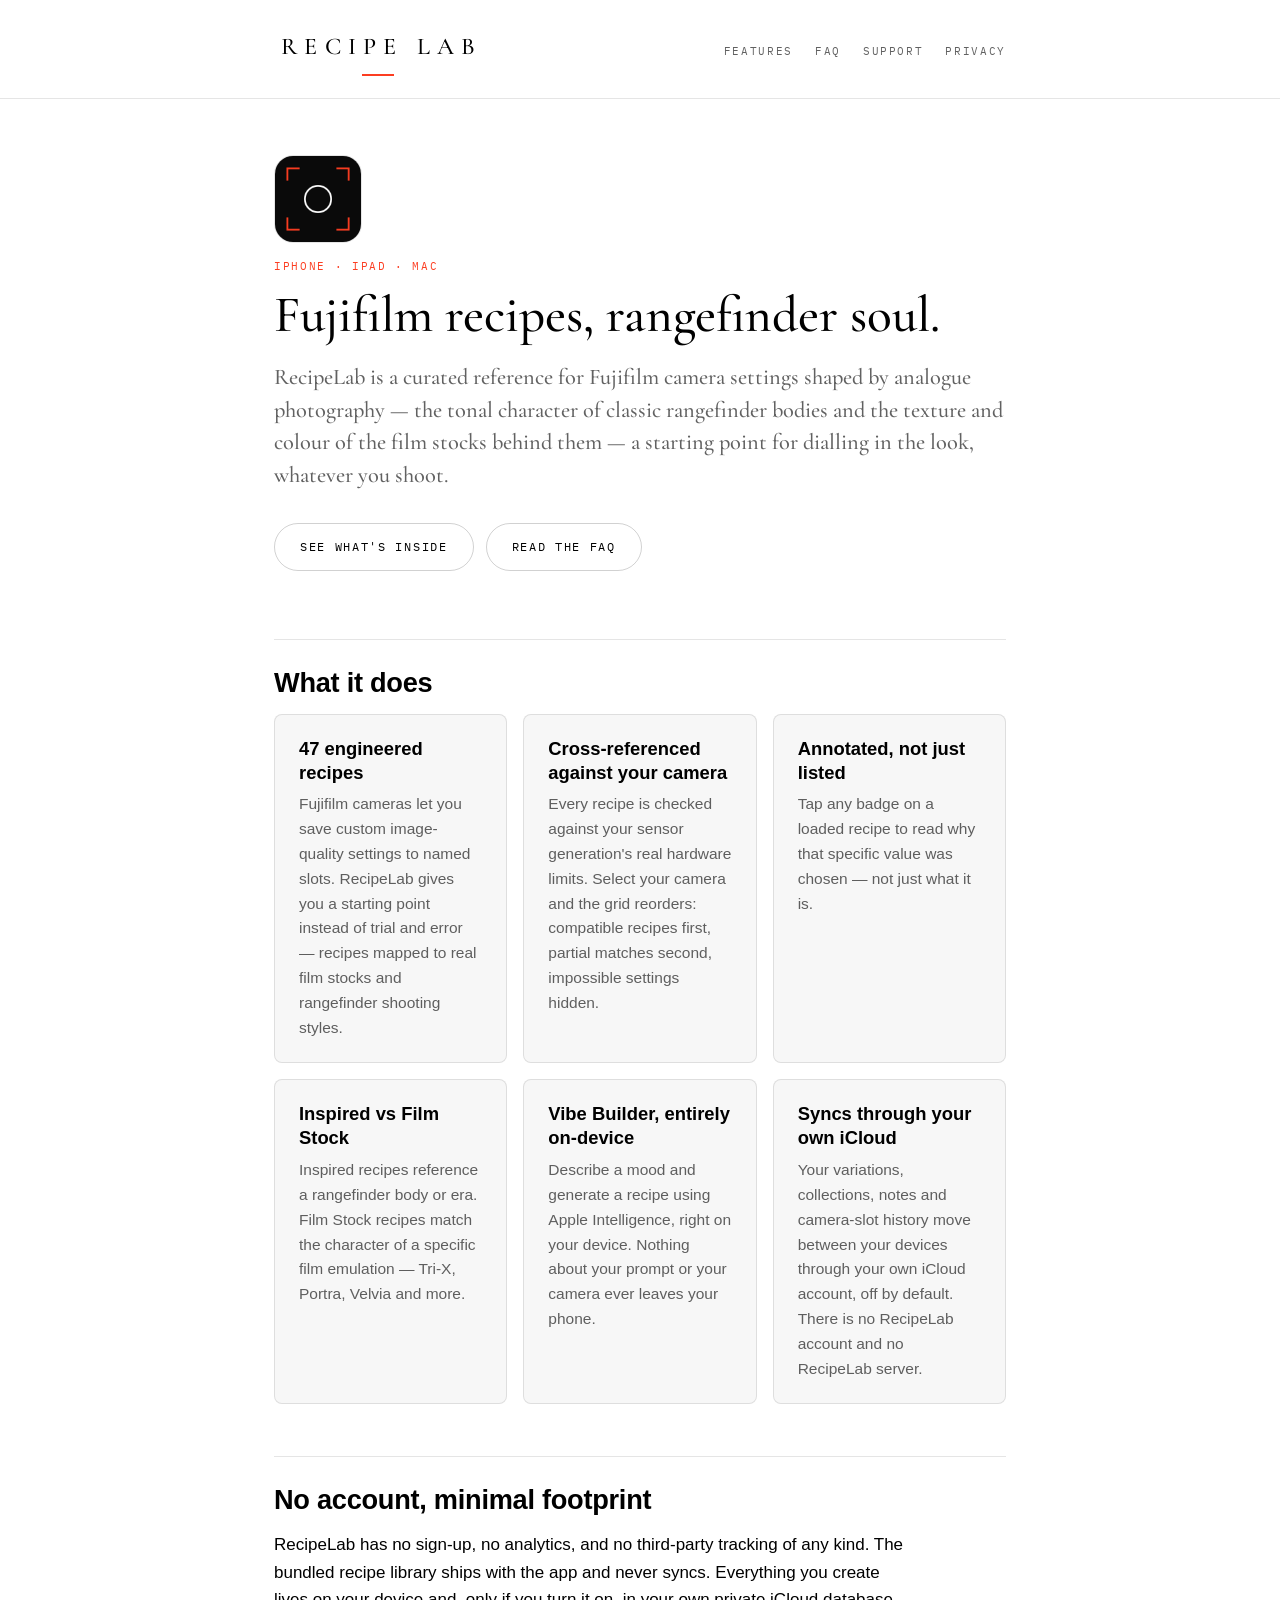
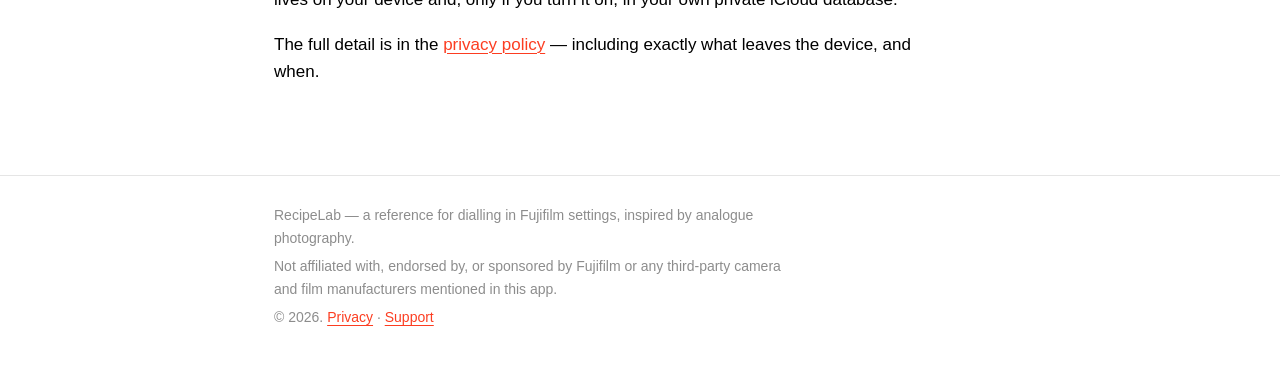
==== index.html @ b5743ae3 "Initial site: landing, features, FAQ, privacy, support" ====
<!DOCTYPE html>
<html lang="en">
<head>
<meta charset="utf-8">
<meta name="viewport" content="width=device-width, initial-scale=1">
<title>RecipeLab — Fujifilm camera settings, shaped by film</title>
<meta name="description" content="RecipeLab is a curated reference for Fujifilm camera settings shaped by analogue photography — 47 recipes cross-referenced against your camera's hardware, plus on-device generation for your own.">
<meta name="color-scheme" content="dark light">
<link rel="icon" href="./assets/favicon-64.png" sizes="64x64">
<link rel="apple-touch-icon" href="./assets/apple-touch-icon.png">
<link rel="stylesheet" href="./recipelab.css">
</head>
<body>
<a class="skip-link" href="#main">Skip to content</a>

<header class="site-header">
  <div class="shell site-header__inner">
    <a class="wordmark" href="./index.html" aria-label="RecipeLab home">
      <span class="wordmark__text">RECIPE LAB</span>
      <span class="wordmark__rule"></span>
    </a>
    <nav class="site-nav" aria-label="Primary">
      <a href="./features.html">Features</a>
      <a href="./faq.html">FAQ</a>
      <a href="./support.html">Support</a>
      <a href="./privacy.html">Privacy</a>
    </nav>
  </div>
</header>

<main id="main">
  <div class="shell">

    <section class="hero">
      <img class="hero__icon" src="./assets/app-icon-256.png" alt="" width="88" height="88">
      <p class="meta meta--accent">IPHONE · IPAD · MAC</p>
      <h1>Fujifilm recipes, rangefinder soul.</h1>
      <p class="lede">RecipeLab is a curated reference for Fujifilm camera settings shaped by analogue photography — the tonal character of classic rangefinder bodies and the texture and colour of the film stocks behind them — a starting point for dialling in the look, whatever you shoot.</p>

      <div class="actions">
        <a class="button-outline" href="./features.html">See what's inside</a>
        <a class="button-outline" href="./faq.html">Read the FAQ</a>
      </div>
    </section>

    <h2>What it does</h2>

    <div class="feature-grid">
      <div class="card">
        <h3>47 engineered recipes</h3>
        <p>Fujifilm cameras let you save custom image-quality settings to named slots. RecipeLab gives you a starting point instead of trial and error — recipes mapped to real film stocks and rangefinder shooting styles.</p>
      </div>
      <div class="card">
        <h3>Cross-referenced against your camera</h3>
        <p>Every recipe is checked against your sensor generation's real hardware limits. Select your camera and the grid reorders: compatible recipes first, partial matches second, impossible settings hidden.</p>
      </div>
      <div class="card">
        <h3>Annotated, not just listed</h3>
        <p>Tap any badge on a loaded recipe to read why that specific value was chosen — not just what it is.</p>
      </div>
      <div class="card">
        <h3>Inspired vs Film Stock</h3>
        <p>Inspired recipes reference a rangefinder body or era. Film Stock recipes match the character of a specific film emulation — Tri-X, Portra, Velvia and more.</p>
      </div>
      <div class="card">
        <h3>Vibe Builder, entirely on-device</h3>
        <p>Describe a mood and generate a recipe using Apple Intelligence, right on your device. Nothing about your prompt or your camera ever leaves your phone.</p>
      </div>
      <div class="card">
        <h3>Syncs through your own iCloud</h3>
        <p>Your variations, collections, notes and camera-slot history move between your devices through your own iCloud account, off by default. There is no RecipeLab account and no RecipeLab server.</p>
      </div>
    </div>

    <h2>No account, minimal footprint</h2>
    <p>RecipeLab has no sign-up, no analytics, and no third-party tracking of any kind. The bundled recipe library ships with the app and never syncs. Everything you create lives on your device and, only if you turn it on, in your own private iCloud database.</p>
    <p>The full detail is in the <a href="./privacy.html">privacy policy</a> — including exactly what leaves the device, and when.</p>

  </div>
</main>

<footer class="site-footer">
  <div class="shell">
    <p>RecipeLab — a reference for dialling in Fujifilm settings, inspired by analogue photography.</p>
    <p>Not affiliated with, endorsed by, or sponsored by Fujifilm or any third-party camera and film manufacturers mentioned in this app.</p>
    <p>© 2026. <a href="./privacy.html">Privacy</a> · <a href="./support.html">Support</a></p>
  </div>
</footer>

</body>
</html>
---- recipelab.css ----
/* RecipeLab — the app's design system, for the web.
 *
 * Single accent on graphite: one saturated red carries every action and the
 * brand mark, same rule as the app (CLAUDE.md §6 / SWIFT.md §4.1). Dark is
 * the PRIMARY appearance; light is structurally identical, not a different
 * design. Tokens mirror Packages/RecipeLabDesignKit/Sources/RecipeLabDesignKit/
 * Theme.swift exactly — if that file's palette changes, change this one too.
 *
 * One typographic rule carried over deliberately: Cormorant Garamond is for
 * the wordmark and a page's own <h1> ONLY, "once per screen" (CLAUDE.md §6).
 * Unlike a site that uses its display face on every heading, h2/h3 here use
 * the system body face at weight — the same restraint the app itself applies
 * to the recipe title.
 *
 * Every path here is relative. GitHub Pages serves project sites under
 * /<repo>/, so a leading slash would 404. */

/* ---- Fonts: self-hosted, Latin subset. No external requests anywhere on
   this site — a privacy policy that phones a third party for a webfont
   contradicts itself. ---- */
@font-face {
  font-family: "Cormorant Garamond";
  src: url("./fonts/cormorant-medium.woff2") format("woff2");
  font-weight: 500;
  font-style: normal;
  font-display: swap;
}
@font-face {
  font-family: "Cormorant Garamond";
  src: url("./fonts/cormorant-semibold.woff2") format("woff2");
  font-weight: 600;
  font-style: normal;
  font-display: swap;
}
@font-face {
  font-family: "IBM Plex Mono";
  src: url("./fonts/plexmono-regular.woff2") format("woff2");
  font-weight: 400;
  font-style: normal;
  font-display: swap;
}

/* ---- Palette ----
   Light first on bare :root so a viewer with no preference still gets a
   complete palette, then dark overrides only what changes — same technique
   the app's own Theme.swift uses (adaptive(dark:light:)), just expressed as
   a media query instead of a trait-collection closure. */
:root {
  --surface: #ffffff;
  --surface-raised: #f7f7f7;
  --text: #000000;
  --text-secondary: rgba(0, 0, 0, 0.62);
  --text-quiet: rgba(0, 0, 0, 0.45);
  --accent: #fc3d21;
  --on-accent: #ffffff;
  --accent-wash: rgba(252, 61, 33, 0.1);
  --hairline: rgba(0, 0, 0, 0.1);
  --hairline-strong: rgba(0, 0, 0, 0.18);

  --radius-card: 8px;
  --radius-small: 4px;
  --radius-pill: 999px;
  --measure: 68ch;

  --display: "Cormorant Garamond", Georgia, "Times New Roman", serif;
  --body: -apple-system, BlinkMacSystemFont, "Segoe UI", Roboto, "Helvetica Neue", Arial, sans-serif;
  --mono: "IBM Plex Mono", ui-monospace, SFMono-Regular, Menlo, Consolas, monospace;
}

@media (prefers-color-scheme: dark) {
  :root {
    --surface: #0e0e0e;
    --surface-raised: #161616;
    --text: #f2f2f2;
    --text-secondary: rgba(242, 242, 242, 0.62);
    --text-quiet: rgba(242, 242, 242, 0.45);
    --hairline: rgba(42, 42, 42, 1);
    --hairline-strong: rgba(90, 90, 90, 0.7);
    --accent-wash: rgba(252, 61, 33, 0.14);
    /* --accent and --on-accent are fixed across both appearances —
       the app never re-hues the accent for dark mode, and neither does this. */
  }
}

/* ---- Reset-ish ---- */
*,
*::before,
*::after {
  box-sizing: border-box;
}

html {
  -webkit-text-size-adjust: 100%;
}

body {
  margin: 0;
  background: var(--surface);
  color: var(--text);
  font-family: var(--body);
  font-size: 17px;
  line-height: 1.6;
  -webkit-font-smoothing: antialiased;
}

img {
  max-width: 100%;
  height: auto;
}

a {
  color: var(--accent);
  text-decoration-thickness: 1px;
  text-underline-offset: 3px;
}

a:hover {
  text-decoration-thickness: 2px;
}

:focus-visible {
  outline: 2px solid var(--accent);
  outline-offset: 3px;
  border-radius: 2px;
}

.skip-link {
  position: absolute;
  left: -9999px;
  top: 0;
  background: var(--surface-raised);
  color: var(--text);
  padding: 12px 18px;
  border: 1px solid var(--hairline-strong);
  border-radius: var(--radius-small);
  z-index: 10;
}

.skip-link:focus {
  left: 16px;
  top: 16px;
}

/* ---- Layout ---- */
.shell {
  width: 100%;
  max-width: 780px;
  margin: 0 auto;
  padding: 0 24px;
}

main {
  padding: 8px 0 72px;
}

/* ---- Wordmark ----
   Built in CSS, not as an image — an external image can't reach this page's
   @font-face and would neither adapt to the current appearance nor use the
   real display face. This is the one legitimate "once per screen" use of
   Cormorant Garamond on every page, alongside the page's own <h1>. */
.wordmark {
  display: inline-block;
  text-align: center;
  text-decoration: none;
  color: inherit;
}

.wordmark__text {
  display: block;
  font-family: var(--display);
  font-weight: 500;
  font-size: 24px;
  letter-spacing: 0.3em;
  text-indent: 0.3em;
  color: var(--text);
}

.wordmark__rule {
  display: block;
  width: 32px;
  height: 2px;
  margin: 8px auto 0;
  background: var(--accent);
  border: 0;
}

/* ---- Site header / footer ---- */
.site-header {
  border-bottom: 1px solid var(--hairline);
  padding: 28px 0 22px;
}

.site-header__inner {
  display: flex;
  flex-wrap: wrap;
  gap: 18px 28px;
  align-items: center;
  justify-content: space-between;
}

.site-nav {
  display: flex;
  flex-wrap: wrap;
  gap: 22px;
}

.site-nav a {
  font-family: var(--mono);
  font-size: 11px;
  letter-spacing: 0.15em;
  text-transform: uppercase;
  color: var(--text-secondary);
  text-decoration: none;
}

.site-nav a:hover,
.site-nav a[aria-current="page"] {
  color: var(--accent);
}

.site-footer {
  border-top: 1px solid var(--hairline);
  padding: 28px 0 44px;
  color: var(--text-quiet);
  font-size: 14px;
}

.site-footer p {
  margin: 0 0 6px;
}

/* ---- Meta label — the mono small-caps signature carried over from the
   app's technicalLabel() modifier (uppercase, tracking, IBM Plex Mono). ---- */
.meta {
  font-family: var(--mono);
  font-size: 11px;
  letter-spacing: 0.15em;
  text-transform: uppercase;
  color: var(--text-quiet);
  margin: 0 0 10px;
}

.meta--accent {
  color: var(--accent);
}

/* ---- Typography ----
   h1 is the page's one Cormorant Garamond heading, matching "once per
   screen." h2/h3 deliberately use the system body face, not the display
   face — a section break signalled by a preceding .meta label and a
   hairline, the same way the app signals structure without a second
   typeface or a second accent. */
h1 {
  font-family: var(--display);
  font-weight: 500;
  color: var(--text);
  letter-spacing: 0;
  text-wrap: balance;
  font-size: clamp(2.3rem, 6vw, 3.2rem);
  line-height: 1.1;
  margin: 12px 0 18px;
}

h2 {
  font-family: var(--body);
  font-weight: 700;
  color: var(--text);
  letter-spacing: -0.01em;
  text-wrap: balance;
  font-size: clamp(1.4rem, 3.2vw, 1.7rem);
  line-height: 1.25;
  margin: 52px 0 14px;
  padding-top: 26px;
  border-top: 1px solid var(--hairline);
}

h3 {
  font-family: var(--body);
  font-weight: 600;
  color: var(--text);
  font-size: 1.15rem;
  line-height: 1.3;
  margin: 28px 0 8px;
}

p,
li {
  max-width: var(--measure);
}

p {
  margin: 0 0 18px;
}

ul,
ol {
  padding-left: 22px;
  margin: 0 0 18px;
}

li {
  margin-bottom: 9px;
}

strong {
  font-weight: 600;
}

code {
  font-family: var(--mono);
  font-size: 0.88em;
  color: var(--accent);
  word-break: break-word;
}

.lede {
  font-family: var(--display);
  font-size: clamp(1.2rem, 2.6vw, 1.4rem);
  line-height: 1.45;
  color: var(--text-secondary);
  margin-bottom: 32px;
}

/* ---- Cards ---- */
.card {
  background: var(--surface-raised);
  border: 1px solid var(--hairline);
  border-radius: var(--radius-card);
  padding: 22px 24px;
  margin: 0 0 16px;
}

.card > :last-child {
  margin-bottom: 0;
}

.card h3 {
  margin-top: 0;
}

/* ---- The single accent action ----
   One filled button per page, at most — everything else is outline or
   text. Same discipline as the app's single accent: a second filled button
   would read as two competing calls to action. */
.button-accent {
  display: inline-block;
  background: var(--accent);
  color: var(--on-accent);
  font-family: var(--mono);
  font-size: 12px;
  letter-spacing: 0.14em;
  text-transform: uppercase;
  text-decoration: none;
  padding: 14px 26px;
  border-radius: var(--radius-pill);
  border: 1px solid var(--accent);
}

.button-accent:hover {
  filter: brightness(1.08);
  text-decoration: none;
}

.button-outline {
  display: inline-block;
  background: transparent;
  color: var(--text);
  font-family: var(--mono);
  font-size: 12px;
  letter-spacing: 0.14em;
  text-transform: uppercase;
  text-decoration: none;
  padding: 13px 25px;
  border-radius: var(--radius-pill);
  border: 1px solid var(--hairline-strong);
}

.button-outline:hover {
  border-color: var(--accent);
  color: var(--accent);
  text-decoration: none;
}

.actions {
  display: flex;
  flex-wrap: wrap;
  gap: 12px;
  margin: 30px 0 8px;
}

/* ---- Landing hero ---- */
.hero {
  padding: 48px 0 8px;
}

.hero__icon {
  width: 88px;
  height: 88px;
  border-radius: 19px;
  border: 1px solid var(--hairline);
  margin-bottom: 6px;
}

.feature-grid {
  display: grid;
  grid-template-columns: repeat(auto-fit, minmax(230px, 1fr));
  gap: 16px;
  margin: 12px 0 8px;
}

.feature-grid .card {
  margin: 0;
}

.feature-grid p {
  color: var(--text-secondary);
  font-size: 15.5px;
  margin: 0;
}

/* ---- FAQ ---- */
details {
  border-bottom: 1px solid var(--hairline);
  padding: 4px 0;
}

details summary {
  cursor: pointer;
  list-style: none;
  padding: 18px 34px 18px 0;
  position: relative;
  font-family: var(--body);
  font-weight: 600;
  font-size: 1.05rem;
  line-height: 1.35;
  color: var(--text);
}

details summary::-webkit-details-marker {
  display: none;
}

details summary::after {
  content: "+";
  position: absolute;
  right: 4px;
  top: 50%;
  transform: translateY(-50%);
  font-family: var(--mono);
  font-size: 17px;
  color: var(--accent);
}

details[open] summary::after {
  content: "\2212";
}

details .answer {
  padding: 0 0 14px;
  color: var(--text-secondary);
}

details .answer > :last-child {
  margin-bottom: 0;
}

/* ---- Definition-style rows (privacy "what/where") ---- */
.rows {
  border-top: 1px solid var(--hairline);
  margin: 18px 0 26px;
}

.row {
  display: grid;
  grid-template-columns: minmax(140px, 30%) 1fr;
  gap: 8px 24px;
  padding: 15px 0;
  border-bottom: 1px solid var(--hairline);
}

.row dt {
  font-family: var(--mono);
  font-size: 11px;
  letter-spacing: 0.13em;
  text-transform: uppercase;
  color: var(--accent);
  padding-top: 3px;
}

.row dd {
  margin: 0;
  max-width: var(--measure);
  color: var(--text-secondary);
}

@media (max-width: 560px) {
  .row {
    grid-template-columns: 1fr;
    gap: 4px;
  }
}

/* ---- Callout ---- */
.callout {
  border-left: 2px solid var(--accent);
  background: var(--accent-wash);
  border-radius: 0 var(--radius-small) var(--radius-small) 0;
  padding: 16px 20px;
  margin: 0 0 22px;
}

.callout > :last-child {
  margin-bottom: 0;
}

/* ---- Print: people save privacy policies as PDFs ---- */
@media print {
  :root {
    --surface: #fff;
    --surface-raised: #fff;
    --text: #000;
    --text-secondary: #333;
    --text-quiet: #555;
    --accent: #b7300f;
    --hairline: #ccc;
  }

  body {
    font-size: 11.5pt;
  }

  .site-nav,
  .skip-link,
  .actions,
  .site-footer__print-hide {
    display: none;
  }

  a {
    color: #000;
    text-decoration: none;
  }

  main a[href^="http"]::after {
    content: " (" attr(href) ")";
    font-family: var(--mono);
    font-size: 9pt;
    color: #555;
  }

  h2 {
    break-after: avoid;
  }

  details {
    break-inside: avoid;
  }

  details .answer {
    display: block !important;
  }
}
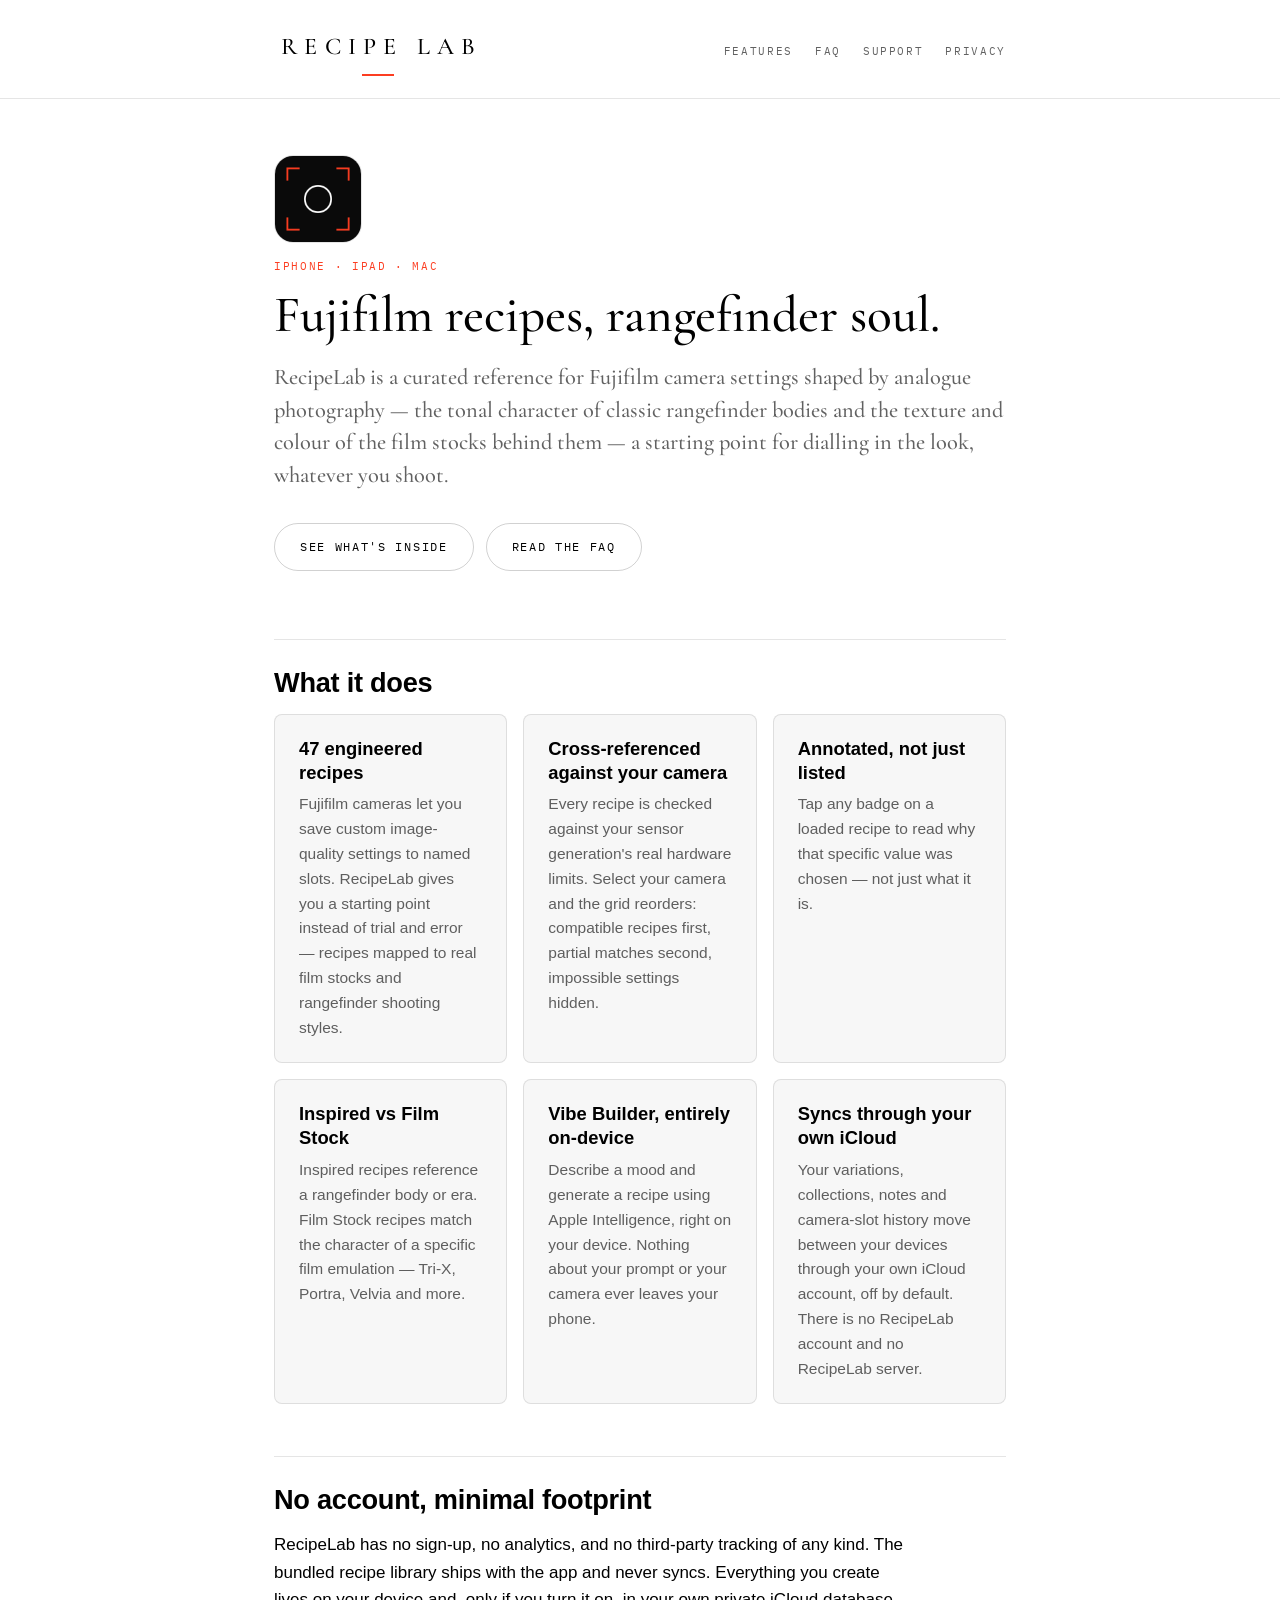
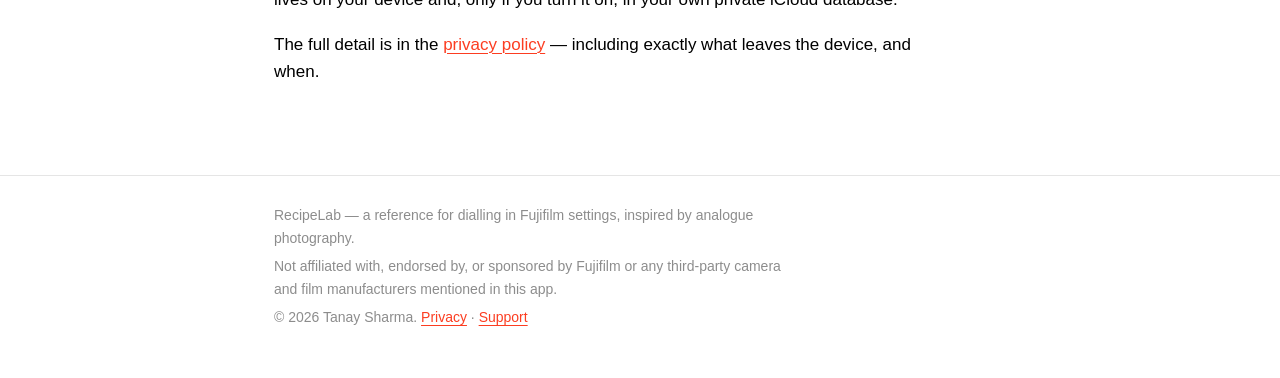
==== commit fc8efb0c: "Set the copyright line to © 2026 Tanay Sharma" ====
--- a/index.html
+++ b/index.html
@@ -83,7 +83,7 @@
   <div class="shell">
     <p>RecipeLab — a reference for dialling in Fujifilm settings, inspired by analogue photography.</p>
     <p>Not affiliated with, endorsed by, or sponsored by Fujifilm or any third-party camera and film manufacturers mentioned in this app.</p>
-    <p>© 2026. <a href="./privacy.html">Privacy</a> · <a href="./support.html">Support</a></p>
+    <p>© 2026 Tanay Sharma. <a href="./privacy.html">Privacy</a> · <a href="./support.html">Support</a></p>
   </div>
 </footer>
 
--- a/recipelab.css
+++ b/recipelab.css
@@ -464,6 +464,25 @@
   margin-bottom: 0;
 }
 
+/* ---- Code blocks (FAQ import templates) ---- */
+pre {
+  background: var(--surface-raised);
+  border: 1px solid var(--hairline);
+  border-radius: var(--radius-small);
+  padding: 16px 18px;
+  overflow-x: auto;
+  margin: 0 0 18px;
+}
+
+pre code {
+  display: block;
+  color: var(--text);
+  background: none;
+  font-size: 0.82rem;
+  line-height: 1.55;
+  white-space: pre;
+}
+
 /* ---- Definition-style rows (privacy "what/where") ---- */
 .rows {
   border-top: 1px solid var(--hairline);
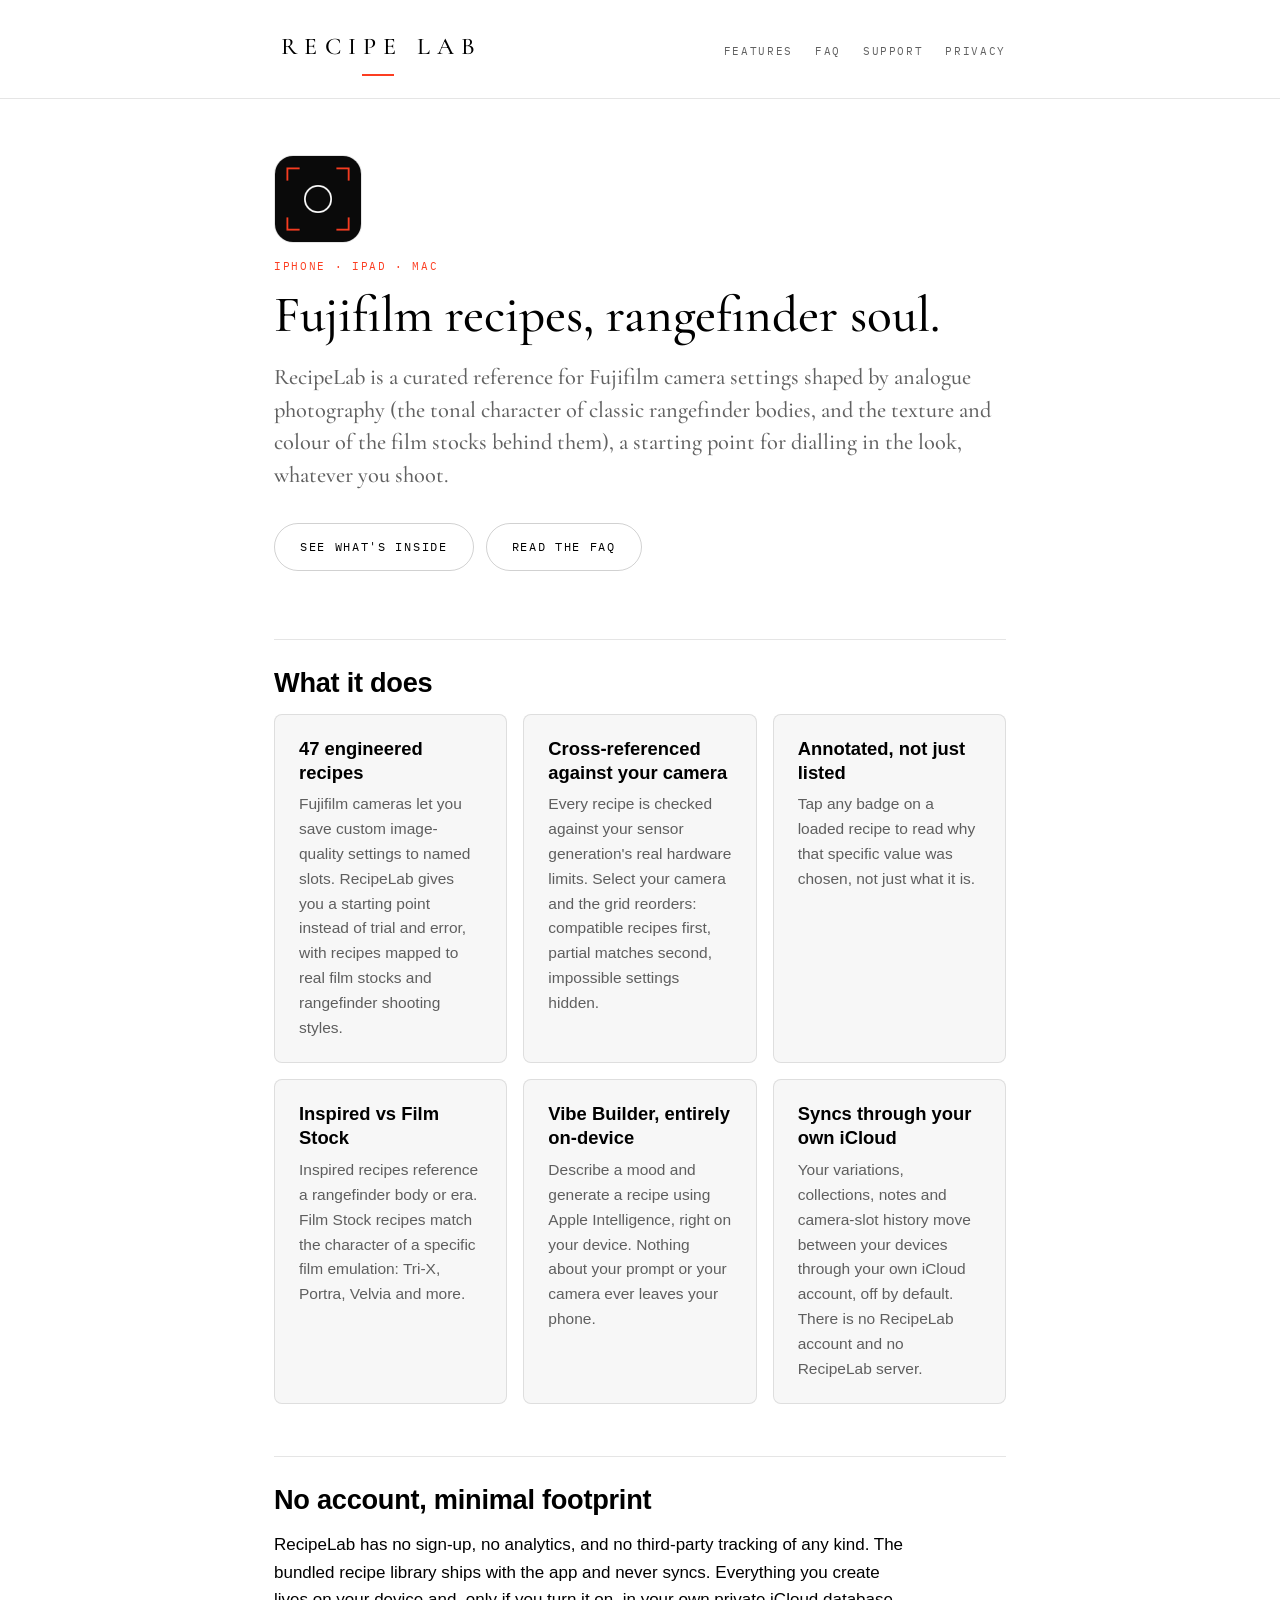
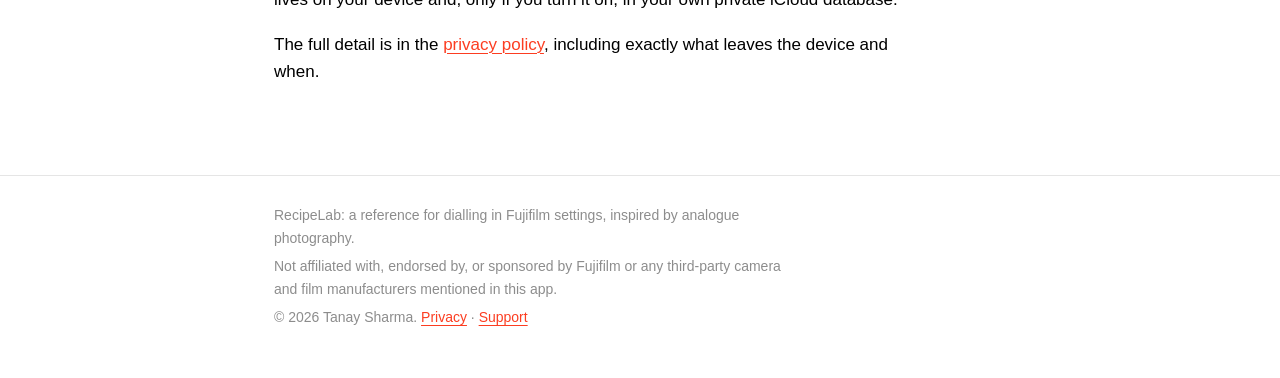
==== commit 2357d329: "Sync site from RecipeLab docs/ — 2026-08-30" ====
--- a/index.html
+++ b/index.html
@@ -3,8 +3,8 @@
 <head>
 <meta charset="utf-8">
 <meta name="viewport" content="width=device-width, initial-scale=1">
-<title>RecipeLab — Fujifilm camera settings, shaped by film</title>
-<meta name="description" content="RecipeLab is a curated reference for Fujifilm camera settings shaped by analogue photography — 47 recipes cross-referenced against your camera's hardware, plus on-device generation for your own.">
+<title>RecipeLab · Fujifilm camera settings, shaped by film</title>
+<meta name="description" content="RecipeLab is a curated reference for Fujifilm camera settings shaped by analogue photography: 47 recipes cross-referenced against your camera's hardware, plus on-device generation for your own.">
 <meta name="color-scheme" content="dark light">
 <link rel="icon" href="./assets/favicon-64.png" sizes="64x64">
 <link rel="apple-touch-icon" href="./assets/apple-touch-icon.png">
@@ -35,7 +35,7 @@
       <img class="hero__icon" src="./assets/app-icon-256.png" alt="" width="88" height="88">
       <p class="meta meta--accent">IPHONE · IPAD · MAC</p>
       <h1>Fujifilm recipes, rangefinder soul.</h1>
-      <p class="lede">RecipeLab is a curated reference for Fujifilm camera settings shaped by analogue photography — the tonal character of classic rangefinder bodies and the texture and colour of the film stocks behind them — a starting point for dialling in the look, whatever you shoot.</p>
+      <p class="lede">RecipeLab is a curated reference for Fujifilm camera settings shaped by analogue photography (the tonal character of classic rangefinder bodies, and the texture and colour of the film stocks behind them), a starting point for dialling in the look, whatever you shoot.</p>
 
       <div class="actions">
         <a class="button-outline" href="./features.html">See what's inside</a>
@@ -48,7 +48,7 @@
     <div class="feature-grid">
       <div class="card">
         <h3>47 engineered recipes</h3>
-        <p>Fujifilm cameras let you save custom image-quality settings to named slots. RecipeLab gives you a starting point instead of trial and error — recipes mapped to real film stocks and rangefinder shooting styles.</p>
+        <p>Fujifilm cameras let you save custom image-quality settings to named slots. RecipeLab gives you a starting point instead of trial and error, with recipes mapped to real film stocks and rangefinder shooting styles.</p>
       </div>
       <div class="card">
         <h3>Cross-referenced against your camera</h3>
@@ -56,11 +56,11 @@
       </div>
       <div class="card">
         <h3>Annotated, not just listed</h3>
-        <p>Tap any badge on a loaded recipe to read why that specific value was chosen — not just what it is.</p>
+        <p>Tap any badge on a loaded recipe to read why that specific value was chosen, not just what it is.</p>
       </div>
       <div class="card">
         <h3>Inspired vs Film Stock</h3>
-        <p>Inspired recipes reference a rangefinder body or era. Film Stock recipes match the character of a specific film emulation — Tri-X, Portra, Velvia and more.</p>
+        <p>Inspired recipes reference a rangefinder body or era. Film Stock recipes match the character of a specific film emulation: Tri-X, Portra, Velvia and more.</p>
       </div>
       <div class="card">
         <h3>Vibe Builder, entirely on-device</h3>
@@ -74,14 +74,14 @@
 
     <h2>No account, minimal footprint</h2>
     <p>RecipeLab has no sign-up, no analytics, and no third-party tracking of any kind. The bundled recipe library ships with the app and never syncs. Everything you create lives on your device and, only if you turn it on, in your own private iCloud database.</p>
-    <p>The full detail is in the <a href="./privacy.html">privacy policy</a> — including exactly what leaves the device, and when.</p>
+    <p>The full detail is in the <a href="./privacy.html">privacy policy</a>, including exactly what leaves the device and when.</p>
 
   </div>
 </main>
 
 <footer class="site-footer">
   <div class="shell">
-    <p>RecipeLab — a reference for dialling in Fujifilm settings, inspired by analogue photography.</p>
+    <p>RecipeLab: a reference for dialling in Fujifilm settings, inspired by analogue photography.</p>
     <p>Not affiliated with, endorsed by, or sponsored by Fujifilm or any third-party camera and film manufacturers mentioned in this app.</p>
     <p>© 2026 Tanay Sharma. <a href="./privacy.html">Privacy</a> · <a href="./support.html">Support</a></p>
   </div>
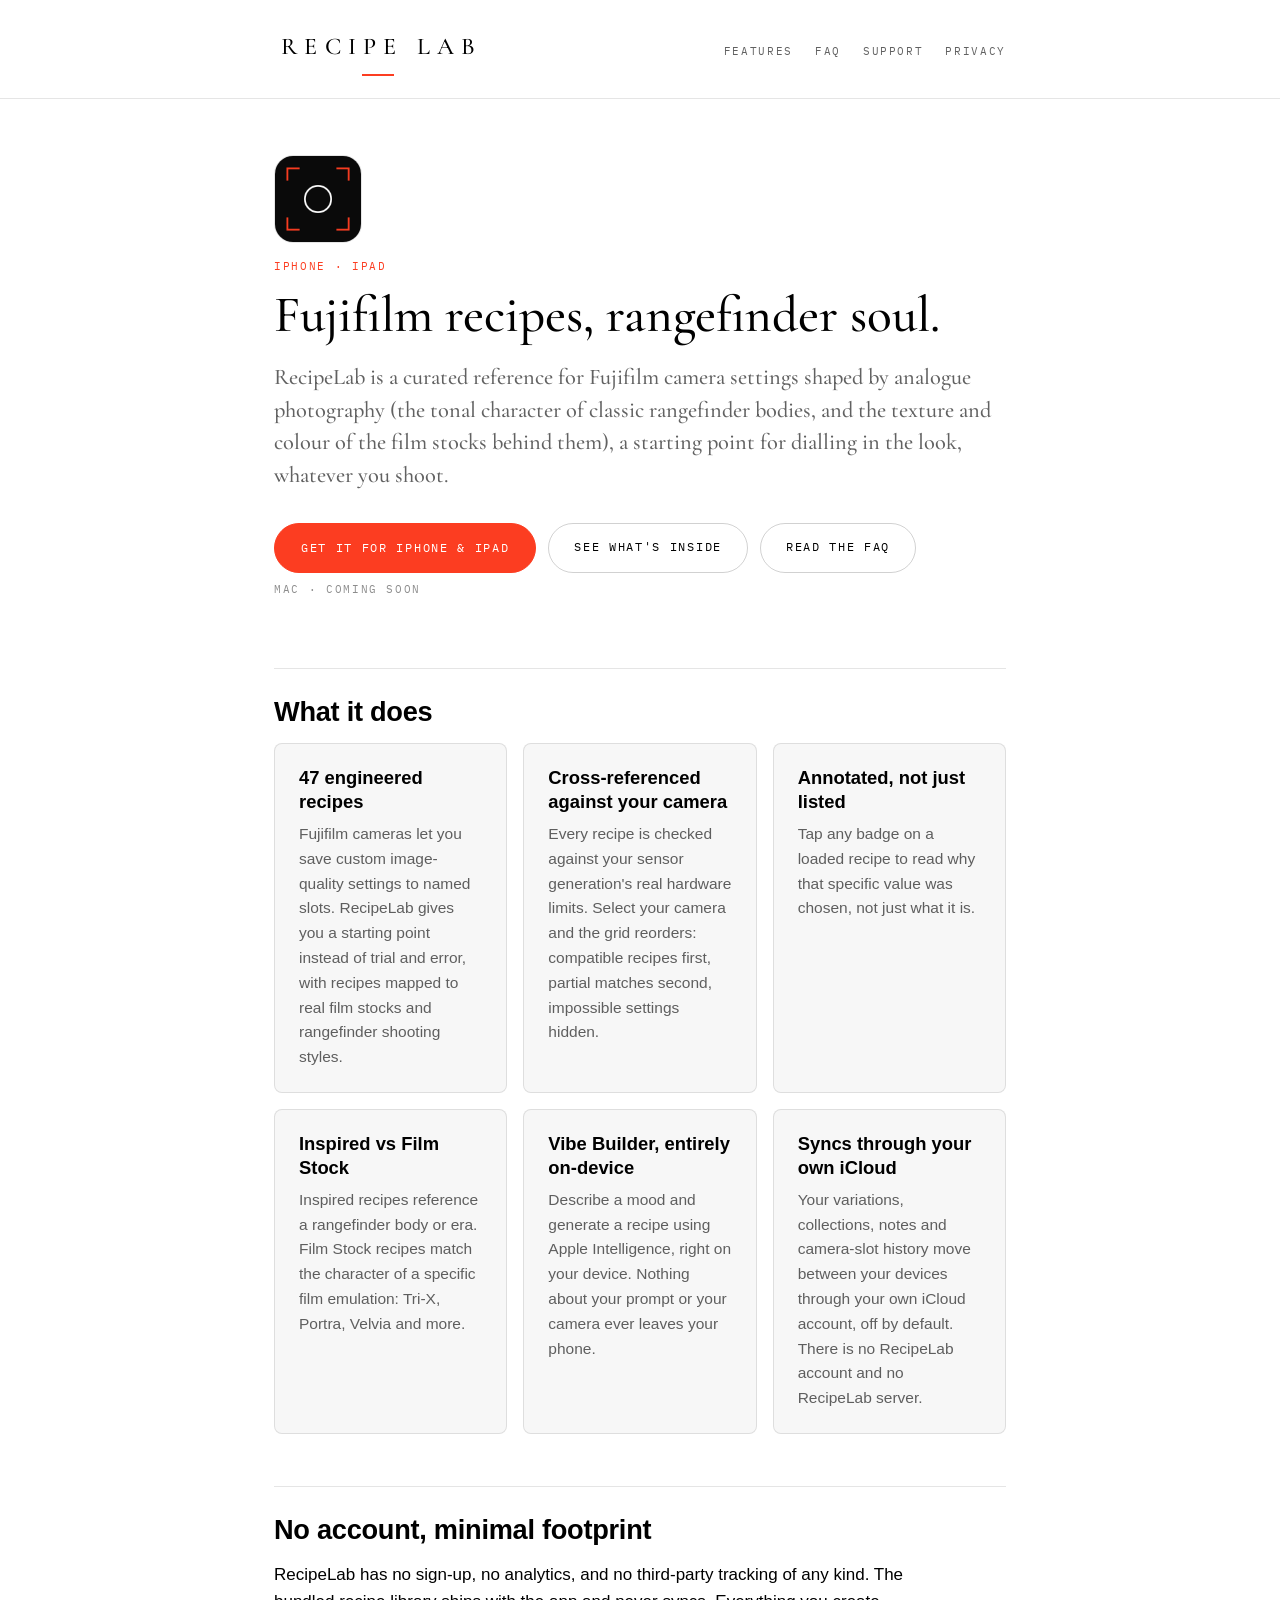
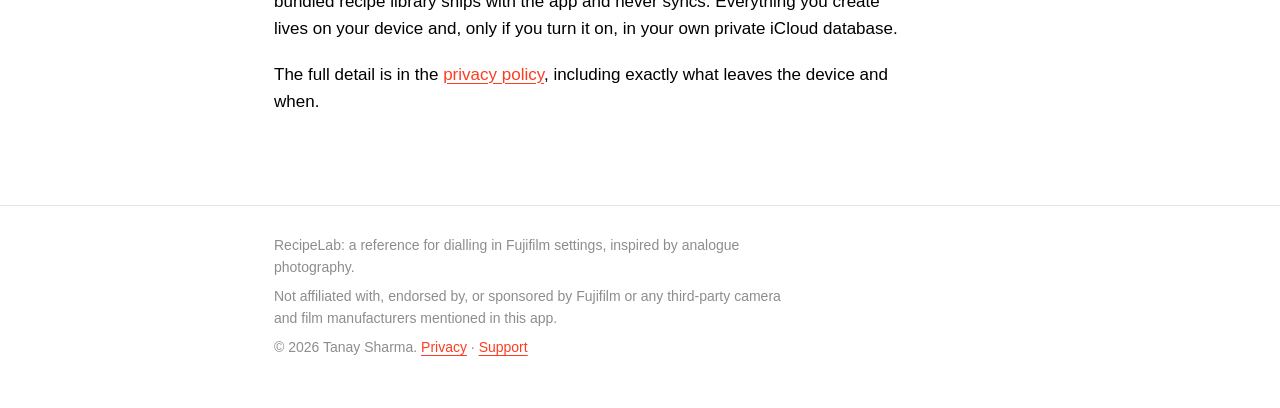
==== commit d15e47f6: "Sync site from RecipeLab docs/ — 2026-09-29" ====
--- a/index.html
+++ b/index.html
@@ -33,14 +33,16 @@
 
     <section class="hero">
       <img class="hero__icon" src="./assets/app-icon-256.png" alt="" width="88" height="88">
-      <p class="meta meta--accent">IPHONE · IPAD · MAC</p>
+      <p class="meta meta--accent">IPHONE · IPAD</p>
       <h1>Fujifilm recipes, rangefinder soul.</h1>
       <p class="lede">RecipeLab is a curated reference for Fujifilm camera settings shaped by analogue photography (the tonal character of classic rangefinder bodies, and the texture and colour of the film stocks behind them), a starting point for dialling in the look, whatever you shoot.</p>
 
       <div class="actions">
+        <a class="button-accent" href="https://apps.apple.com/app/recipelab/id6805229263">Get it for iPhone &amp; iPad</a>
         <a class="button-outline" href="./features.html">See what's inside</a>
         <a class="button-outline" href="./faq.html">Read the FAQ</a>
       </div>
+      <p class="meta">MAC · COMING SOON</p>
     </section>
 
     <h2>What it does</h2>
